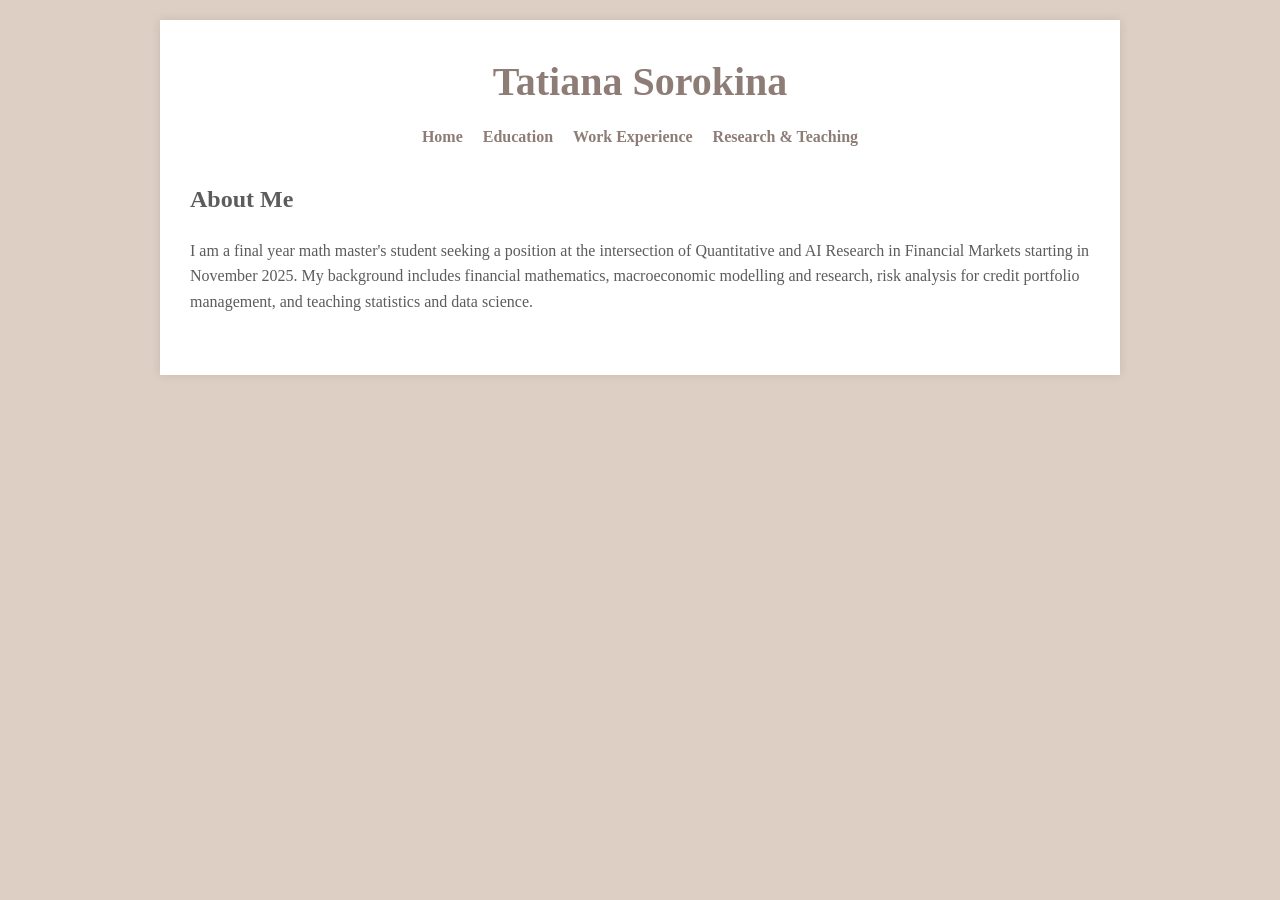
==== index.html @ 13ffdbea "Update index.html" ====
<!DOCTYPE html>
<html lang="en">
<head>
  <meta charset="UTF-8">
  <meta name="viewport" content="width=device-width, initial-scale=1">
  <meta name="google-site-verification" content="AKwH5cwZz6q_N1sU3AGKaXVOFll_nJvj4tW0FhjQBiI" />
  <meta name="description" content="Tatiana Sorokina – CV/Portfolio showcasing her research experience and interests.">
  <meta name="keywords" content="Tatiana Sorokina, CV, portfolio, Quantitative Research, AI, Finance, tssorokina, Higher School of Economics, Toulouse School of Economics, TSE, HSE, BNP Paribas, Tinkoff, T-Bank, Macrostructural Modelling, Crediit Risk, Causal Inference, Mathematics and Economic Decision, Eiffel Scholarship, Ecoonmics and Statistics, Financial Markets">

  <title>Tatiana Sorokina - Home</title>
  <style>
    /* Global Styles */
    body {
      font-family: "Georgia", serif;
      line-height: 1.6;
      margin: 0;
      padding: 20px;
      background-color: #ddcfc4;
      color: #5c5c5c;
    }
    .container {
      max-width: 900px;
      margin: auto;
      background: #fff;
      padding: 30px;
      box-shadow: 0 0 10px rgba(0,0,0,0.1);
    }
    header {
      text-align: center;
      margin-bottom: 30px;
    }
    header h1 {
      margin: 0;
      font-size: 2.5em;
      color: #8e7d76;
    }
    nav ul {
      list-style: none;
      padding: 0;
      margin: 10px 0;
      display: flex;
      justify-content: center;
      gap: 20px;
    }
    nav ul li {
      display: inline;
    }
    nav ul li a {
      color: #8e7d76;
      text-decoration: none;
      font-weight: bold;
    }
    nav ul li a:hover {
      text-decoration: underline;
    }
    section {
      margin-bottom: 30px;
    }
  </style>
</head>
<body>
  <div class="container">
    <header>
      <h1>Tatiana Sorokina</h1>
      <nav>
        <ul>
          <li><a href="index.html">Home</a></li>
          <li><a href="education.html">Education</a></li>
          <li><a href="work.html">Work Experience</a></li>
          <li><a href="research.html">Research & Teaching</a></li>
        </ul>
      </nav>
    </header>

    <section id="about">
      <h2>About Me</h2>
      <p>
        I am a final year math master's student seeking a position at the intersection of Quantitative and AI Research in Financial Markets starting in November 2025. My background includes financial mathematics, macroeconomic modelling and research, risk analysis for credit portfolio management, and teaching statistics and data science.
      </p>
    </section>
    <!-- Additional sections specific to this page go here -->
  </div>
</body>
</html>
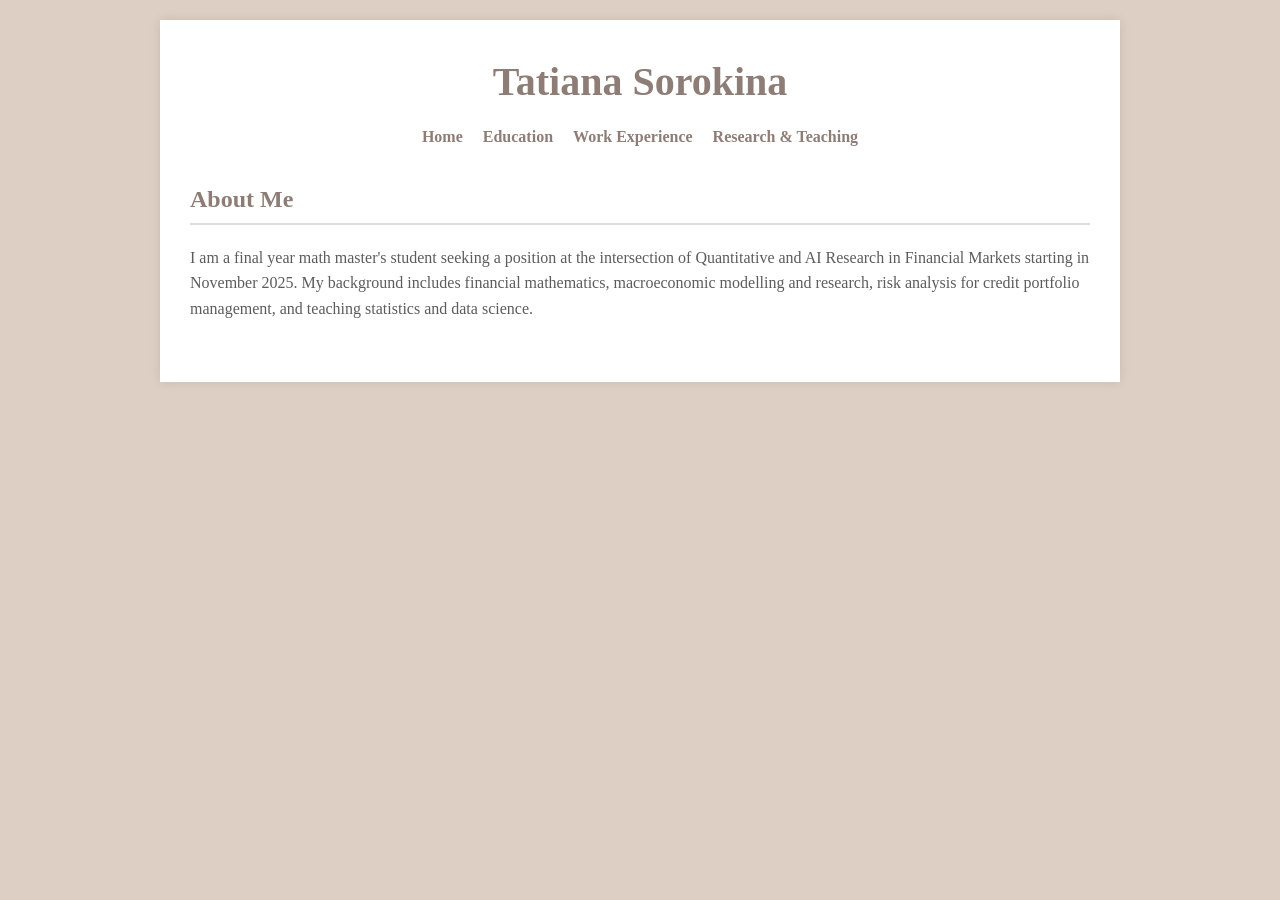
==== commit 2c513a90: "Update index.html" ====
--- a/index.html
+++ b/index.html
@@ -3,12 +3,13 @@
 <head>
   <meta charset="UTF-8">
   <meta name="viewport" content="width=device-width, initial-scale=1">
-  <meta name="google-site-verification" content="AKwH5cwZz6q_N1sU3AGKaXVOFll_nJvj4tW0FhjQBiI" />
+  <meta name="google-site-verification" content="AKwH5cwZz6q_N1sU3AGKaXVOFll_nJvj4tW0FhjQBiI">
   <meta name="description" content="Tatiana Sorokina – CV/Portfolio showcasing her research experience and interests.">
   <meta name="keywords" content="Tatiana Sorokina, CV, portfolio, Quantitative Research, AI, Finance, tssorokina, Higher School of Economics, Toulouse School of Economics, TSE, HSE, BNP Paribas, Tinkoff, T-Bank, Macrostructural Modelling, Crediit Risk, Causal Inference, Mathematics and Economic Decision, Eiffel Scholarship, Ecoonmics and Statistics, Financial Markets">
 
-  <title>Tatiana Sorokina - Home</title>
-  <style>
+  <title>Tatiana Sorokina - CV</title>
+  <link rel="stylesheet" href="style.css">
+<!--   <style>
     /* Global Styles */
     body {
       font-family: "Georgia", serif;
@@ -56,7 +57,7 @@
     section {
       margin-bottom: 30px;
     }
-  </style>
+  </style> -->
 </head>
 <body>
   <div class="container">
--- a/style.css
+++ b/style.css
@@ -0,0 +1,75 @@
+/* Global Styles */
+body {
+  font-family: "Georgia", serif;
+  line-height: 1.6;
+  margin: 0;
+  padding: 20px;
+  background-color: #ddcfc4; /* Page background colour */
+  color: #5c5c5c; /* Default text colour */
+}
+.container {
+  max-width: 900px;
+  margin: auto;
+  background: #fff;
+  padding: 30px;
+  box-shadow: 0 0 10px rgba(0,0,0,0.1);
+}
+header {
+  text-align: center;
+  margin-bottom: 30px;
+}
+header h1 {
+  margin: 0;
+  font-size: 2.5em;
+  color: #8e7d76; /* Headline colour */
+}
+nav ul {
+  list-style: none;
+  padding: 0;
+  margin: 10px 0;
+  display: flex;
+  justify-content: center;
+  gap: 20px;
+}
+nav ul li {
+  display: inline;
+}
+nav ul li a {
+  color: #8e7d76;
+  text-decoration: none;
+  font-weight: bold;
+}
+nav ul li a:hover {
+  text-decoration: underline;
+}
+section {
+  margin-bottom: 30px;
+}
+h2 {
+  border-bottom: 2px solid #ddd;
+  padding-bottom: 5px;
+  color: #8e7d76;
+}
+h3 {
+  color: #8e7d76;
+  margin: 0;
+}
+.date {
+  float: right;
+  color: #888;
+}
+.subsection {
+  margin-bottom: 20px;
+  clear: both;
+}
+a {
+  color: #8e7d76;
+  text-decoration: none;
+}
+a:hover {
+  text-decoration: underline;
+}
+ul {
+  list-style: disc;
+  margin-left: 20px;
+}
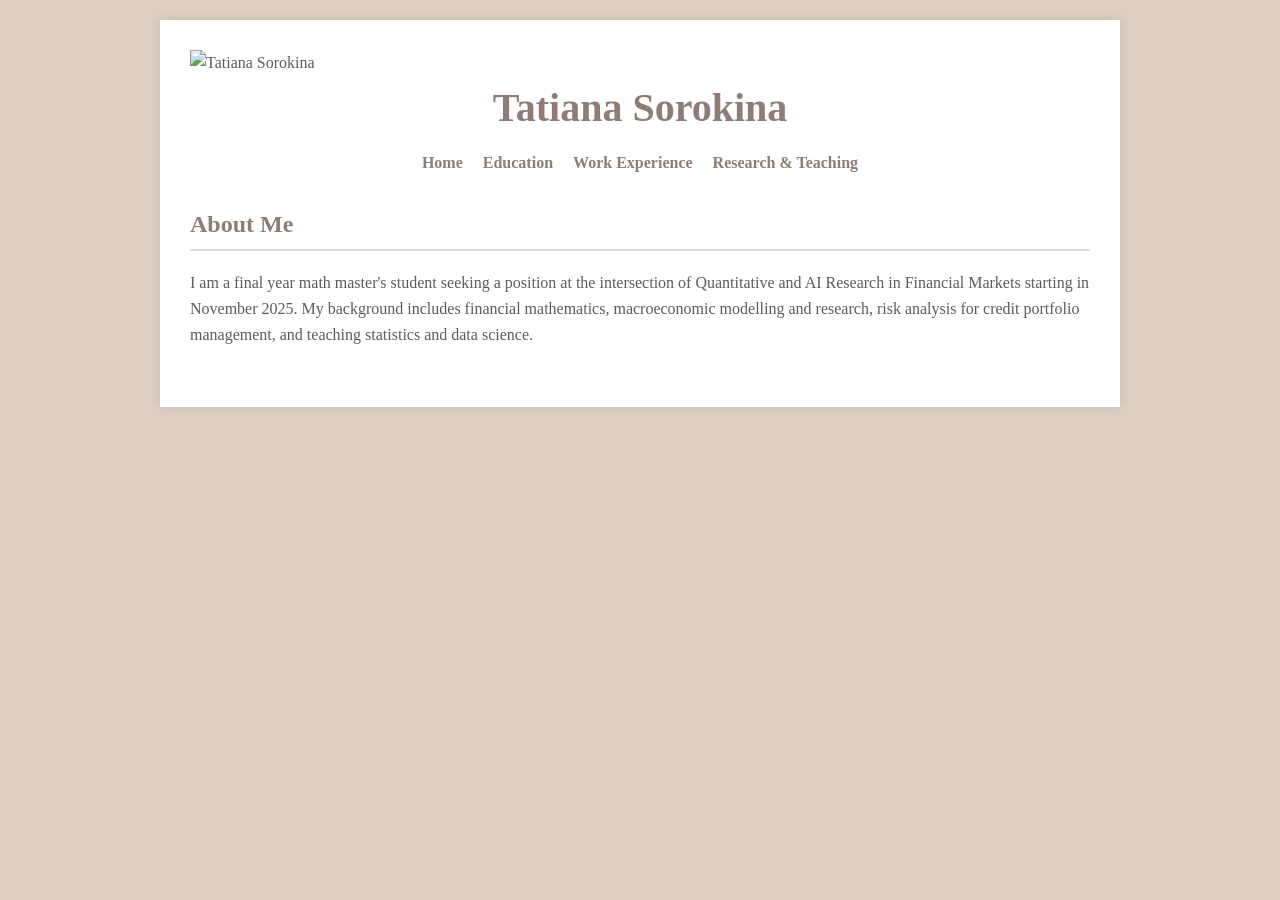
==== commit 2d546a8c: "Update index.html" ====
--- a/index.html
+++ b/index.html
@@ -6,6 +6,19 @@
   <meta name="google-site-verification" content="AKwH5cwZz6q_N1sU3AGKaXVOFll_nJvj4tW0FhjQBiI">
   <meta name="description" content="Tatiana Sorokina – CV/Portfolio showcasing her research experience and interests.">
   <meta name="keywords" content="Tatiana Sorokina, CV, portfolio, Quantitative Research, AI, Finance, tssorokina, Higher School of Economics, Toulouse School of Economics, TSE, HSE, BNP Paribas, Tinkoff, T-Bank, Macrostructural Modelling, Crediit Risk, Causal Inference, Mathematics and Economic Decision, Eiffel Scholarship, Ecoonmics and Statistics, Financial Markets">
+<script type="application/ld+json">
+{
+  "@context": "https://schema.org",
+  "@type": "Person",
+  "name": "Tatiana Sorokina",
+  "url": "https://ttsorokina.github.io/",
+  "jobTitle": "Quantitative&AI Research",
+  "sameAs": [
+    "https://www.linkedin.com/in/tssorokina",
+    "https://github.com/tssorokina"
+  ]
+}
+</script>
 
   <title>Tatiana Sorokina - CV</title>
   <link rel="stylesheet" href="style.css">
@@ -61,6 +74,10 @@
 </head>
 <body>
   <div class="container">
+     <div class="profile-header">
+      <img src="photo.jpg"
+           alt="Tatiana Sorokina"
+           class="profile-photo">
     <header>
       <h1>Tatiana Sorokina</h1>
       <nav>
@@ -72,6 +89,7 @@
         </ul>
       </nav>
     </header>
+     </div>
 
     <section id="about">
       <h2>About Me</h2>
--- a/style.css
+++ b/style.css
@@ -58,6 +58,9 @@
   float: right;
   color: #888;
 }
+.place {
+  float: right;
+}
 .subsection {
   margin-bottom: 20px;
   clear: both;
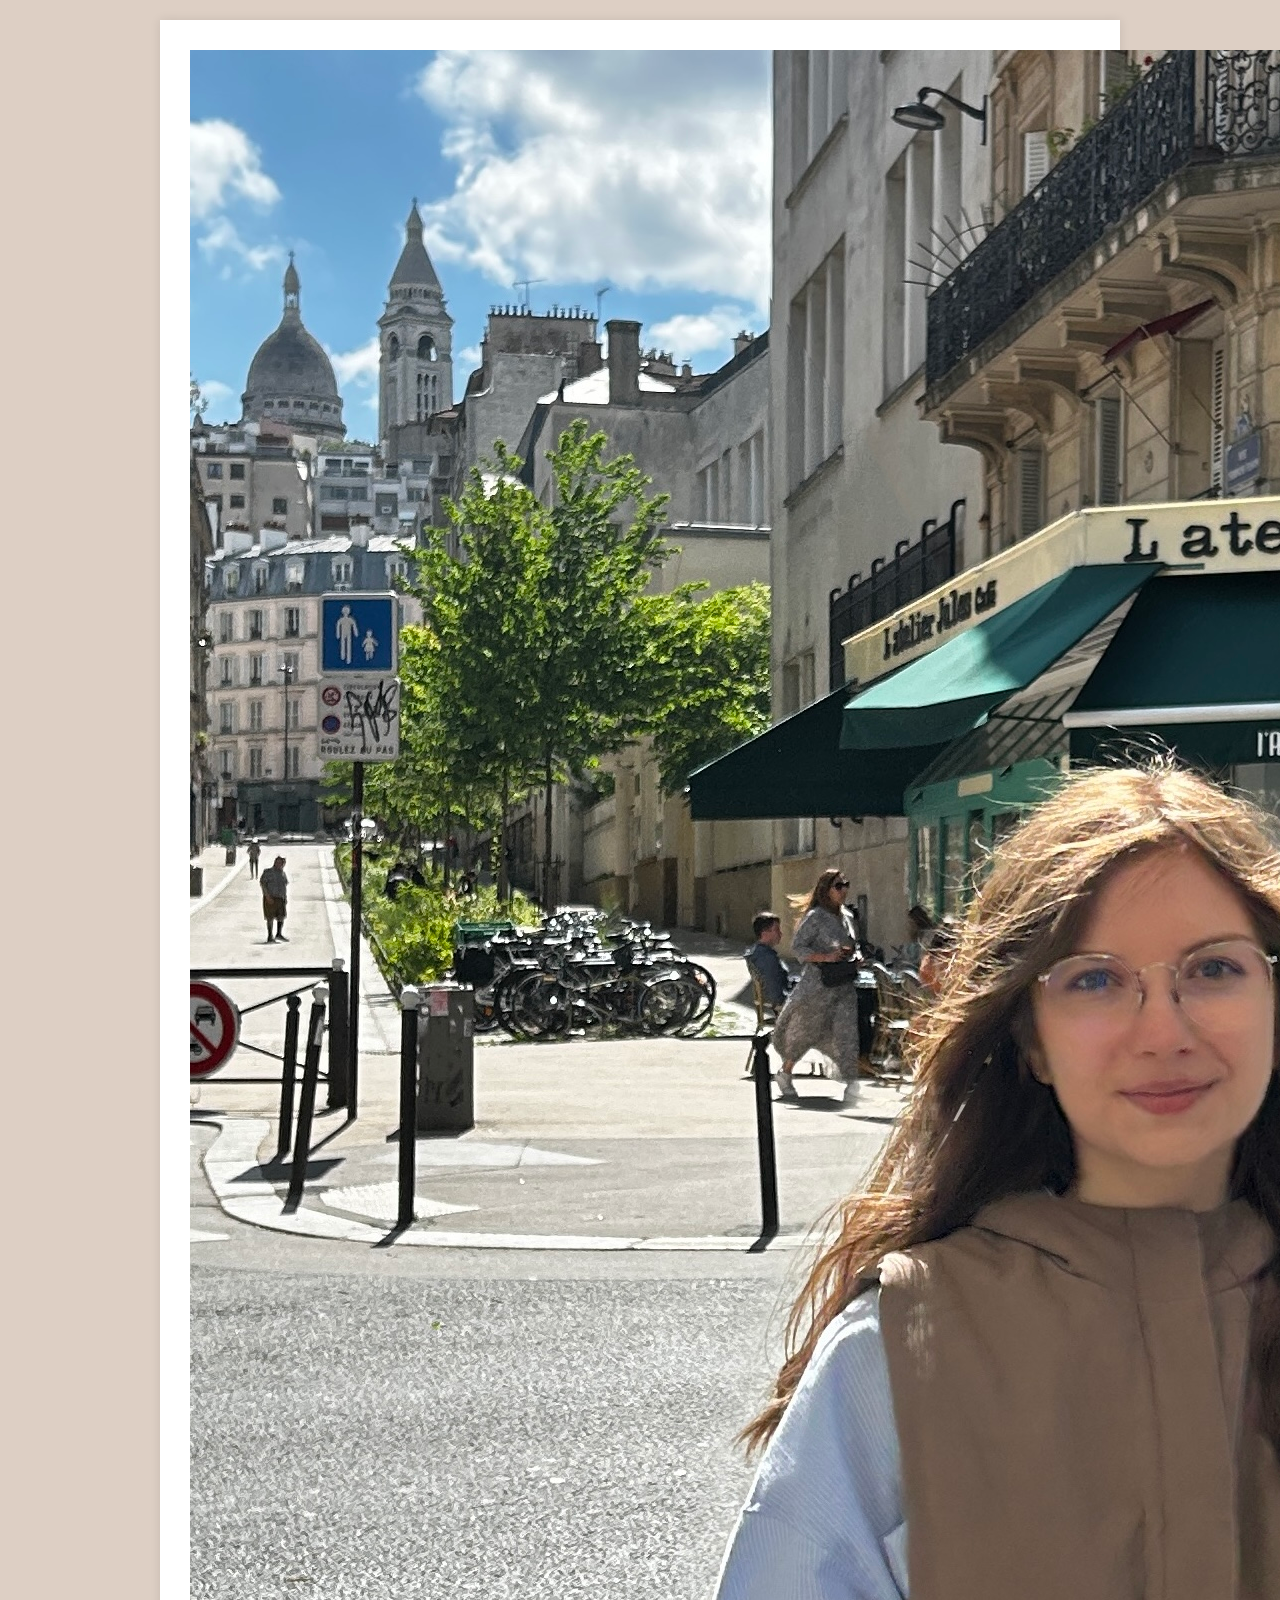
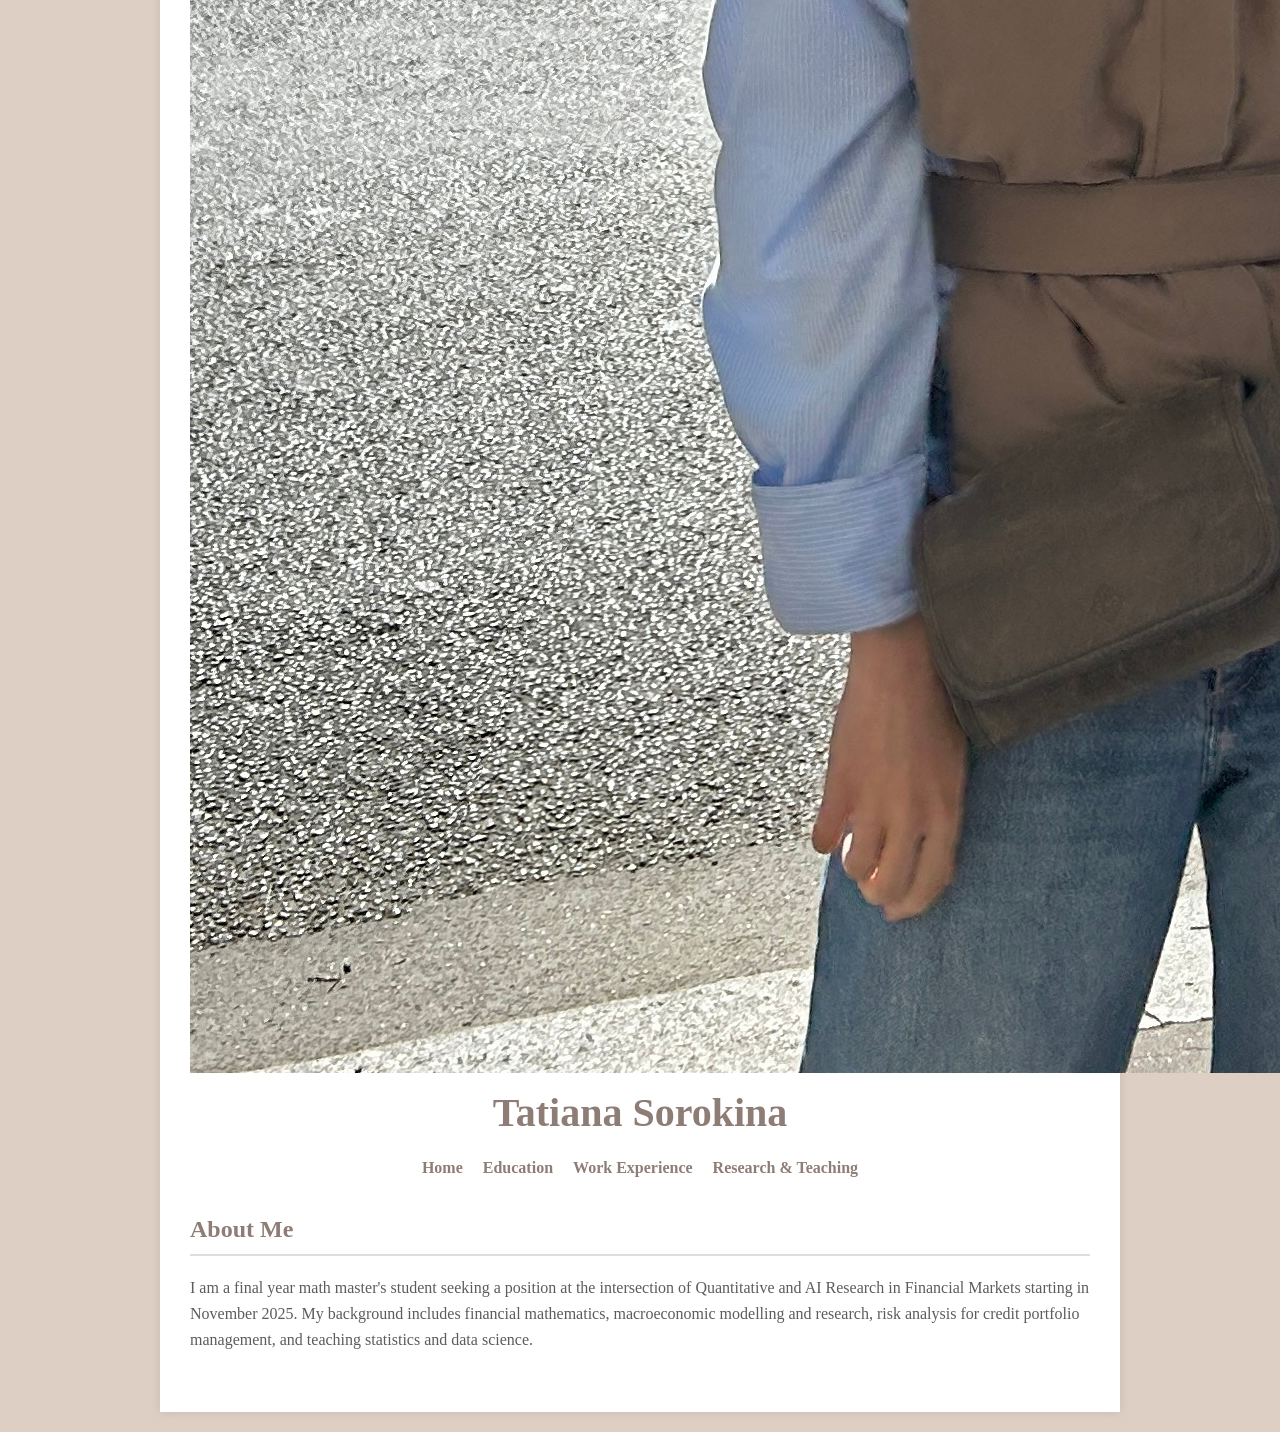
==== commit d743ae08: "Update index.html" ====
--- a/index.html
+++ b/index.html
@@ -75,7 +75,7 @@
 <body>
   <div class="container">
      <div class="profile-header">
-      <img src="photo.jpg"
+      <img src="img/IMG_3382.jpeg"
            alt="Tatiana Sorokina"
            class="profile-photo">
     <header>
